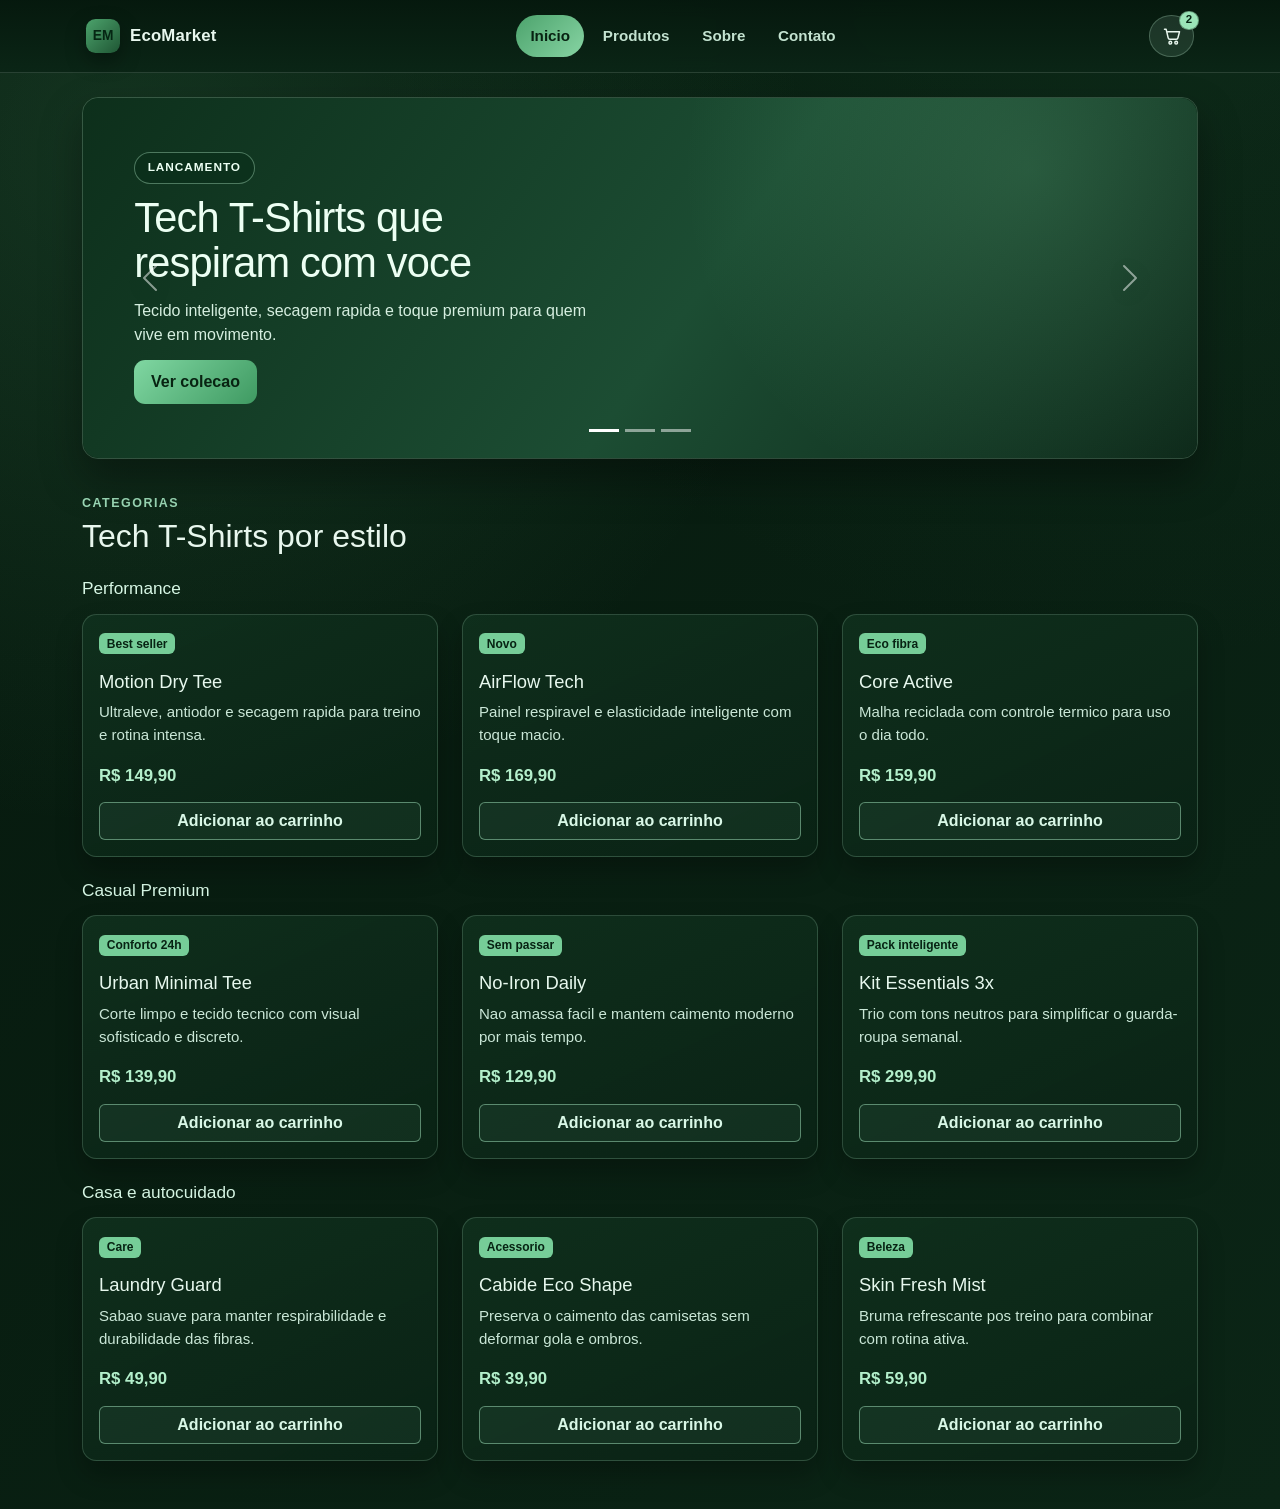
==== index.html @ 52acac4d "feat: create homepage" ====
<!DOCTYPE html>
<html lang="pt-BR">
<head>
    <meta charset="UTF-8">
    <meta name="viewport" content="width=device-width, initial-scale=1.0">
    <title>EcoMarket | Tech T-Shirts Sustentaveis</title>
    <link href="https://cdn.jsdelivr.net/npm/bootstrap@5.3.8/dist/css/bootstrap.min.css" rel="stylesheet" integrity="sha384-sRIl4kxILFvY47J16cr9ZwB07vP4J8+LH7qKQnuqkuIAvNWLzeN8tE5YBujZqJLB" crossorigin="anonymous">
    <link rel="stylesheet" href="styles/main.css">

</head>
<body>
    <header class="site-header">
        <nav class="site-nav container" aria-label="Navegacao principal">
            <a href="index.html" class="brand" aria-label="Pagina inicial EcoMarket">
                <span class="brand-mark" aria-hidden="true">EM</span>
                <span class="brand-text">EcoMarket</span>
            </a>

            <ul class="menu-links">
                <li><a href="index.html" class="menu-link active" aria-current="page">Inicio</a></li>
                <li><a href="pages/products.html" class="menu-link">Produtos</a></li>
                <li><a href="#" class="menu-link">Sobre</a></li>
                <li><a href="#" class="menu-link">Contato</a></li>
            </ul>

            <a href="#" class="cart-button" aria-label="Carrinho">
                <svg viewBox="0 0 24 24" aria-hidden="true" focusable="false">
                    <path d="M3 4h2l2.4 10.2a2 2 0 0 0 2 1.6h7.7a2 2 0 0 0 2-1.6L21 7H7"></path>
                    <circle cx="10" cy="20" r="1.6"></circle>
                    <circle cx="17" cy="20" r="1.6"></circle>
                </svg>
                <span class="cart-count">2</span>
            </a>
        </nav>
    </header>

    <main>
        <section class="container hero-wrap" aria-label="Promocoes em destaque">
            <div id="promoCarousel" class="carousel slide promo-carousel" data-bs-ride="carousel" data-bs-interval="5000">
                <div class="carousel-indicators">
                    <button type="button" data-bs-target="#promoCarousel" data-bs-slide-to="0" class="active" aria-current="true" aria-label="Slide 1"></button>
                    <button type="button" data-bs-target="#promoCarousel" data-bs-slide-to="1" aria-label="Slide 2"></button>
                    <button type="button" data-bs-target="#promoCarousel" data-bs-slide-to="2" aria-label="Slide 3"></button>
                </div>

                <div class="carousel-inner rounded-4 overflow-hidden">
                    <div class="carousel-item active">
                        <article class="promo-slide slide-1">
                            <span class="slide-tag">LANCAMENTO</span>
                            <h1>Tech T-Shirts que respiram com voce</h1>
                            <p>Tecido inteligente, secagem rapida e toque premium para quem vive em movimento.</p>
                            <a class="btn btn-eco" href="pages/products.html">Ver colecao</a>
                        </article>
                    </div>
                    <div class="carousel-item">
                        <article class="promo-slide slide-2">
                            <span class="slide-tag">SUSTENTAVEL</span>
                            <h2>Menos impacto, mais performance</h2>
                            <p>Fios reciclados e producao consciente para reduzir agua, energia e desperdicio.</p>
                            <a class="btn btn-eco" href="pages/products.html">Comprar agora</a>
                        </article>
                    </div>
                    <div class="carousel-item">
                        <article class="promo-slide slide-3">
                            <span class="slide-tag">PROMO DA SEMANA</span>
                            <h2>Leve 3, pague 2 em cores essenciais</h2>
                            <p>Monte seu kit com camisetas preto, chumbo e verde oliva com frete reduzido.</p>
                            <a class="btn btn-eco" href="pages/products.html">Montar kit</a>
                        </article>
                    </div>
                </div>

                <button class="carousel-control-prev" type="button" data-bs-target="#promoCarousel" data-bs-slide="prev">
                    <span class="carousel-control-prev-icon" aria-hidden="true"></span>
                    <span class="visually-hidden">Anterior</span>
                </button>
                <button class="carousel-control-next" type="button" data-bs-target="#promoCarousel" data-bs-slide="next">
                    <span class="carousel-control-next-icon" aria-hidden="true"></span>
                    <span class="visually-hidden">Proximo</span>
                </button>
            </div>
        </section>

        <section class="container products-area" aria-label="Categorias de produtos">
            <div class="section-head">
                <p class="kicker">Categorias</p>
                <h2>Tech T-Shirts por estilo</h2>
            </div>

            <div class="category-block">
                <h3>Performance</h3>
                <div class="row g-4">
                    <div class="col-12 col-md-6 col-lg-4">
                        <article class="card product-card h-100">
                            <div class="card-body">
                                <span class="badge bg-eco">Best seller</span>
                                <h4 class="card-title mt-3">Motion Dry Tee</h4>
                                <p class="card-text">Ultraleve, antiodor e secagem rapida para treino e rotina intensa.</p>
                                <p class="price">R$ 149,90</p>
                                <a href="#" class="btn btn-outline-eco w-100">Adicionar ao carrinho</a>
                            </div>
                        </article>
                    </div>
                    <div class="col-12 col-md-6 col-lg-4">
                        <article class="card product-card h-100">
                            <div class="card-body">
                                <span class="badge bg-eco">Novo</span>
                                <h4 class="card-title mt-3">AirFlow Tech</h4>
                                <p class="card-text">Painel respiravel e elasticidade inteligente com toque macio.</p>
                                <p class="price">R$ 169,90</p>
                                <a href="#" class="btn btn-outline-eco w-100">Adicionar ao carrinho</a>
                            </div>
                        </article>
                    </div>
                    <div class="col-12 col-md-6 col-lg-4">
                        <article class="card product-card h-100">
                            <div class="card-body">
                                <span class="badge bg-eco">Eco fibra</span>
                                <h4 class="card-title mt-3">Core Active</h4>
                                <p class="card-text">Malha reciclada com controle termico para uso o dia todo.</p>
                                <p class="price">R$ 159,90</p>
                                <a href="#" class="btn btn-outline-eco w-100">Adicionar ao carrinho</a>
                            </div>
                        </article>
                    </div>
                </div>
            </div>

            <div class="category-block">
                <h3>Casual Premium</h3>
                <div class="row g-4">
                    <div class="col-12 col-md-6 col-lg-4">
                        <article class="card product-card h-100">
                            <div class="card-body">
                                <span class="badge bg-eco">Conforto 24h</span>
                                <h4 class="card-title mt-3">Urban Minimal Tee</h4>
                                <p class="card-text">Corte limpo e tecido tecnico com visual sofisticado e discreto.</p>
                                <p class="price">R$ 139,90</p>
                                <a href="#" class="btn btn-outline-eco w-100">Adicionar ao carrinho</a>
                            </div>
                        </article>
                    </div>
                    <div class="col-12 col-md-6 col-lg-4">
                        <article class="card product-card h-100">
                            <div class="card-body">
                                <span class="badge bg-eco">Sem passar</span>
                                <h4 class="card-title mt-3">No-Iron Daily</h4>
                                <p class="card-text">Nao amassa facil e mantem caimento moderno por mais tempo.</p>
                                <p class="price">R$ 129,90</p>
                                <a href="#" class="btn btn-outline-eco w-100">Adicionar ao carrinho</a>
                            </div>
                        </article>
                    </div>
                    <div class="col-12 col-md-6 col-lg-4">
                        <article class="card product-card h-100">
                            <div class="card-body">
                                <span class="badge bg-eco">Pack inteligente</span>
                                <h4 class="card-title mt-3">Kit Essentials 3x</h4>
                                <p class="card-text">Trio com tons neutros para simplificar o guarda-roupa semanal.</p>
                                <p class="price">R$ 299,90</p>
                                <a href="#" class="btn btn-outline-eco w-100">Adicionar ao carrinho</a>
                            </div>
                        </article>
                    </div>
                </div>
            </div>

            <div class="category-block">
                <h3>Casa e autocuidado</h3>
                <div class="row g-4">
                    <div class="col-12 col-md-6 col-lg-4">
                        <article class="card product-card h-100">
                            <div class="card-body">
                                <span class="badge bg-eco">Care</span>
                                <h4 class="card-title mt-3">Laundry Guard</h4>
                                <p class="card-text">Sabao suave para manter respirabilidade e durabilidade das fibras.</p>
                                <p class="price">R$ 49,90</p>
                                <a href="#" class="btn btn-outline-eco w-100">Adicionar ao carrinho</a>
                            </div>
                        </article>
                    </div>
                    <div class="col-12 col-md-6 col-lg-4">
                        <article class="card product-card h-100">
                            <div class="card-body">
                                <span class="badge bg-eco">Acessorio</span>
                                <h4 class="card-title mt-3">Cabide Eco Shape</h4>
                                <p class="card-text">Preserva o caimento das camisetas sem deformar gola e ombros.</p>
                                <p class="price">R$ 39,90</p>
                                <a href="#" class="btn btn-outline-eco w-100">Adicionar ao carrinho</a>
                            </div>
                        </article>
                    </div>
                    <div class="col-12 col-md-6 col-lg-4">
                        <article class="card product-card h-100">
                            <div class="card-body">
                                <span class="badge bg-eco">Beleza</span>
                                <h4 class="card-title mt-3">Skin Fresh Mist</h4>
                                <p class="card-text">Bruma refrescante pos treino para combinar com rotina ativa.</p>
                                <p class="price">R$ 59,90</p>
                                <a href="#" class="btn btn-outline-eco w-100">Adicionar ao carrinho</a>
                            </div>
                        </article>
                    </div>
                </div>
            </div>
        </section>
    </main>

    <script src="https://cdn.jsdelivr.net/npm/bootstrap@5.3.8/dist/js/bootstrap.bundle.min.js" integrity="sha384-FKyoEForCGlyvwx9Hj09JcYn3nv7wiPVlz7YYwJrWVcXK/BmnVDxM+D2scQbITxI" crossorigin="anonymous"></script>
</body>
</html>
---- styles/main.css ----
:root {
	--green-950: #06180d;
	--green-900: #0b2516;
	--green-800: #153c26;
	--green-700: #1f5634;
	--green-500: #4ca36c;
	--green-300: #b6e5c8;
	--text-main: #e8f7ee;
	--text-soft: #c3e2d0;
}

* {
	box-sizing: border-box;
}

body {
	margin: 0;
	font-family: "Segoe UI", Tahoma, Geneva, Verdana, sans-serif;
	background:
		radial-gradient(circle at 10% 10%, rgba(76, 163, 108, 0.2), transparent 38%),
		radial-gradient(circle at 90% -10%, rgba(31, 86, 52, 0.25), transparent 40%),
		linear-gradient(135deg, var(--green-950), var(--green-900));
	min-height: 100vh;
	color: var(--text-main);
}

.site-header {
	position: sticky;
	top: 0;
	z-index: 100;
	background: linear-gradient(180deg, rgba(6, 24, 13, 0.95), rgba(11, 37, 22, 0.95));
	border-bottom: 1px solid rgba(182, 229, 200, 0.2);
	backdrop-filter: blur(8px);
}

.site-nav {
	display: flex;
	align-items: center;
	justify-content: space-between;
	gap: 1rem;
	padding: 0.95rem 1rem;
}

.brand {
	display: inline-flex;
	align-items: center;
	gap: 0.6rem;
	text-decoration: none;
	color: var(--text-main);
	font-weight: 700;
	letter-spacing: 0.2px;
}

.brand-mark {
	display: grid;
	place-items: center;
	width: 2.15rem;
	height: 2.15rem;
	border-radius: 0.6rem;
	background: linear-gradient(135deg, var(--green-500), var(--green-700));
	color: #052613;
	font-size: 0.86rem;
	box-shadow: 0 8px 20px rgba(0, 0, 0, 0.35);
}

.brand-text {
	font-size: 1.05rem;
}

.menu-links {
	margin: 0;
	padding: 0;
	list-style: none;
	display: flex;
	align-items: center;
	gap: 0.25rem;
}

.menu-link {
	display: inline-block;
	text-decoration: none;
	color: var(--text-soft);
	font-weight: 600;
	font-size: 0.95rem;
	padding: 0.58rem 0.9rem;
	border-radius: 999px;
	transition: background-color 0.2s ease, color 0.2s ease, transform 0.2s ease;
}

.menu-link:hover,
.menu-link:focus-visible {
	color: var(--text-main);
	background-color: rgba(76, 163, 108, 0.18);
	transform: translateY(-1px);
}

.menu-link.active {
	color: #072111;
	background: linear-gradient(135deg, var(--green-500), #87d4a3);
}

.cart-button {
	position: relative;
	display: inline-grid;
	place-items: center;
	width: 2.8rem;
	height: 2.6rem;
	border-radius: 50%;
	color: var(--text-main);
	text-decoration: none;
	background: rgba(182, 229, 200, 0.12);
	border: 1px solid rgba(182, 229, 200, 0.28);
	transition: transform 0.2s ease, background-color 0.2s ease;
}

.cart-button:hover,
.cart-button:focus-visible {
	transform: translateY(-1px);
	background: rgba(182, 229, 200, 0.22);
}

.cart-button svg {
	width: 1.25rem;
	height: 1.25rem;
}

.cart-button svg path,
.cart-button svg circle {
	fill: none;
	stroke: currentColor;
	stroke-width: 1.8;
	stroke-linecap: round;
	stroke-linejoin: round;
}

.cart-count {
	position: absolute;
	top: -0.35rem;
	right: -0.35rem;
	min-width: 1.2rem;
	height: 1.2rem;
	border-radius: 999px;
	display: grid;
	place-items: center;
	padding: 0 0.25rem;
	background: #9be5b8;
	color: #062514;
	font-size: 0.72rem;
	font-weight: 800;
	line-height: 1;
	border: 1px solid rgba(6, 24, 13, 0.35);
}

@media (max-width: 900px) {
	.site-nav {
		flex-wrap: wrap;
		justify-content: center;
		padding-top: 0.8rem;
		padding-bottom: 0.9rem;
	}

	.brand {
		width: 100%;
		justify-content: center;
	}

	.menu-links {
		width: 100%;
		justify-content: center;
		flex-wrap: wrap;
	}

	.cart-button {
		margin-top: 0.25rem;
	}
}

.hero-wrap {
	padding-top: 1.5rem;
	padding-bottom: 1rem;
}

.promo-carousel {
	border: 1px solid rgba(182, 229, 200, 0.22);
	border-radius: 1rem;
	overflow: hidden;
	box-shadow: 0 20px 40px rgba(0, 0, 0, 0.35);
}

.promo-slide {
	min-height: 360px;
	display: flex;
	flex-direction: column;
	justify-content: center;
	gap: 0.8rem;
	padding: 3rem 3.2rem;
	color: #ecfff3;
}

.promo-slide h1,
.promo-slide h2 {
	margin: 0;
	max-width: 18ch;
	font-size: clamp(1.5rem, 3.6vw, 2.6rem);
	line-height: 1.08;
	letter-spacing: -0.02em;
}

.promo-slide p {
	margin: 0;
	max-width: 52ch;
	color: #d6efe0;
	font-size: 1rem;
}

.slide-tag {
	align-self: flex-start;
	padding: 0.36rem 0.78rem;
	border-radius: 999px;
	border: 1px solid rgba(184, 240, 206, 0.38);
	background: rgba(8, 42, 23, 0.45);
	font-size: 0.74rem;
	font-weight: 700;
	letter-spacing: 0.08em;
}

.slide-1 {
	background:
		radial-gradient(circle at 85% 20%, rgba(127, 220, 161, 0.18), transparent 35%),
		linear-gradient(125deg, #0d2f1b 0%, #1c4d33 55%, #0d2819 100%);
}

.slide-2 {
	background:
		radial-gradient(circle at 78% 15%, rgba(198, 245, 216, 0.15), transparent 30%),
		linear-gradient(125deg, #0a2214 0%, #16422b 45%, #245f3e 100%);
}

.slide-3 {
	background:
		radial-gradient(circle at 90% 28%, rgba(147, 230, 177, 0.22), transparent 34%),
		linear-gradient(125deg, #0c2918 0%, #123721 52%, #1f5634 100%);
}

.btn-eco {
	background: linear-gradient(135deg, #80d7a2, #3f9a62);
	border: none;
	color: #082312;
	font-weight: 700;
	padding: 0.62rem 1.05rem;
	border-radius: 0.7rem;
	width: fit-content;
}

.btn-eco:hover,
.btn-eco:focus-visible {
	background: linear-gradient(135deg, #9be8bb, #50ac73);
	color: #041a0d;
}

.carousel-control-prev,
.carousel-control-next {
	width: 12%;
}

.carousel-control-prev-icon,
.carousel-control-next-icon {
	filter: drop-shadow(0 4px 10px rgba(0, 0, 0, 0.45));
}

.products-area {
	padding-top: 1.2rem;
	padding-bottom: 3rem;
}

.section-head {
	margin-bottom: 1.35rem;
}

.kicker {
	margin: 0;
	font-size: 0.78rem;
	font-weight: 700;
	letter-spacing: 0.12em;
	text-transform: uppercase;
	color: #9cdab7;
}

.section-head h2 {
	margin: 0.25rem 0 0;
	font-size: clamp(1.35rem, 3vw, 2rem);
}

.category-block {
	margin-top: 1.45rem;
}

.category-block h3 {
	font-size: 1.08rem;
	margin-bottom: 0.9rem;
	color: #d7f7e5;
}

.product-card {
	background: linear-gradient(155deg, rgba(16, 49, 30, 0.85), rgba(10, 35, 21, 0.9));
	border: 1px solid rgba(182, 229, 200, 0.2);
	border-radius: 0.9rem;
	box-shadow: 0 14px 26px rgba(0, 0, 0, 0.26);
	color: #e7f8ee;
	transition: transform 0.2s ease, border-color 0.2s ease;
}

.product-card:hover {
	transform: translateY(-3px);
	border-color: rgba(155, 229, 184, 0.52);
}

.product-card .card-title {
	font-size: 1.15rem;
	margin-bottom: 0.55rem;
}

.product-card .card-text {
	color: #cae7d7;
	font-size: 0.94rem;
	min-height: 2.7rem;
}

.bg-eco {
	background: #76cd98 !important;
	color: #072313;
	font-weight: 700;
}

.price {
	font-size: 1.05rem;
	font-weight: 700;
	color: #b3efcb;
	margin-top: 0.75rem;
	margin-bottom: 0.9rem;
}

.btn-outline-eco {
	border: 1px solid rgba(169, 235, 196, 0.48);
	color: #d9f8e7;
	background: rgba(116, 192, 147, 0.08);
	font-weight: 600;
}

.btn-outline-eco:hover,
.btn-outline-eco:focus-visible {
	background: #79d09b;
	color: #072112;
	border-color: #79d09b;
}

@media (max-width: 768px) {
	.promo-slide {
		min-height: 330px;
		padding: 2.15rem 1.35rem;
	}

	.promo-slide p {
		max-width: 38ch;
		font-size: 0.95rem;
	}

	.products-area {
		padding-bottom: 2.1rem;
	}
}
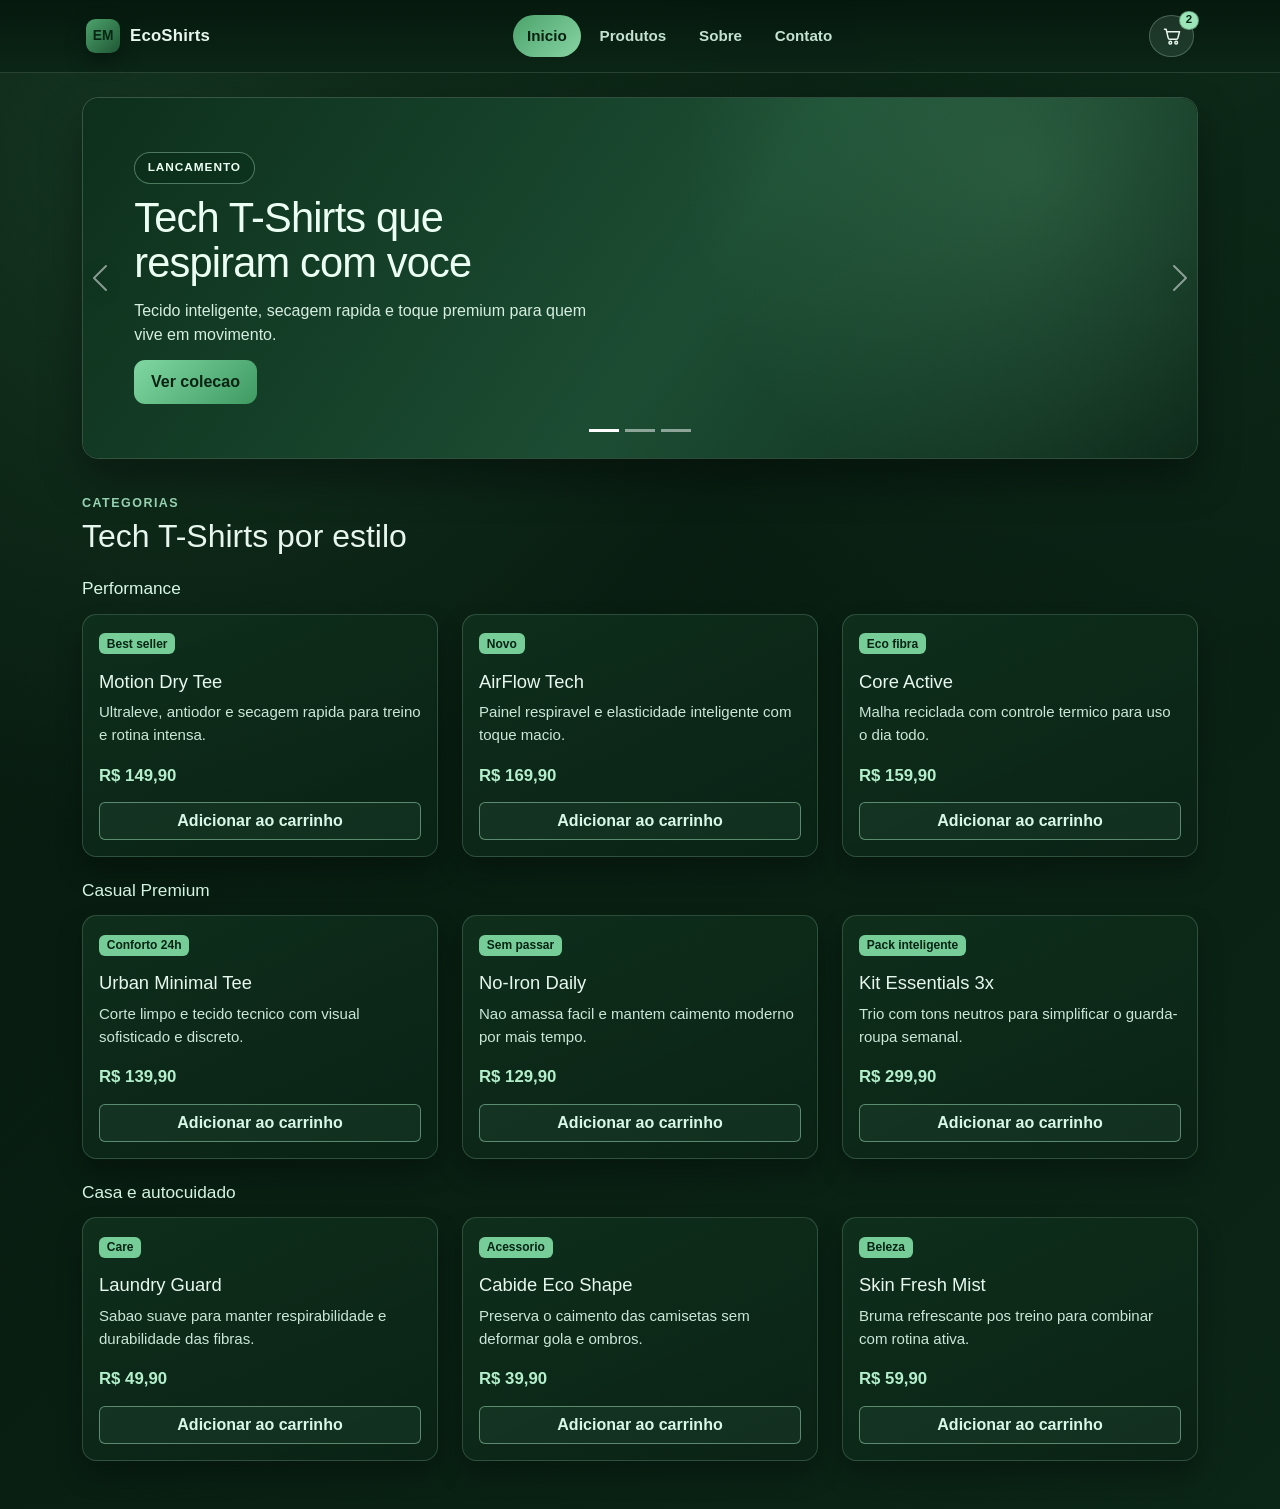
==== commit 95953e89: "feat: create products page" ====
--- a/index.html
+++ b/index.html
@@ -3,7 +3,7 @@
 <head>
     <meta charset="UTF-8">
     <meta name="viewport" content="width=device-width, initial-scale=1.0">
-    <title>EcoMarket | Tech T-Shirts Sustentaveis</title>
+    <title>EcoShirts | Tech T-Shirts Sustentaveis</title>
     <link href="https://cdn.jsdelivr.net/npm/bootstrap@5.3.8/dist/css/bootstrap.min.css" rel="stylesheet" integrity="sha384-sRIl4kxILFvY47J16cr9ZwB07vP4J8+LH7qKQnuqkuIAvNWLzeN8tE5YBujZqJLB" crossorigin="anonymous">
     <link rel="stylesheet" href="styles/main.css">
 
@@ -13,7 +13,7 @@
         <nav class="site-nav container" aria-label="Navegacao principal">
             <a href="index.html" class="brand" aria-label="Pagina inicial EcoMarket">
                 <span class="brand-mark" aria-hidden="true">EM</span>
-                <span class="brand-text">EcoMarket</span>
+                <span class="brand-text">EcoShirts</span>
             </a>
 
             <ul class="menu-links">
--- a/styles/main.css
+++ b/styles/main.css
@@ -260,7 +260,7 @@
 
 .carousel-control-prev,
 .carousel-control-next {
-	width: 12%;
+	width: 3%;
 }
 
 .carousel-control-prev-icon,
@@ -369,3 +369,116 @@
 		padding-bottom: 2.1rem;
 	}
 }
+
+.catalog-page {
+	padding-bottom: 2rem;
+}
+
+.catalog-header h1 {
+	margin: 0.2rem 0 0.5rem;
+	font-size: clamp(1.55rem, 3.1vw, 2.4rem);
+	line-height: 1.08;
+}
+
+.catalog-header p {
+	margin: 0;
+	color: #c4e8d4;
+	max-width: 62ch;
+}
+
+.filter-panel {
+	position: sticky;
+	top: 5.9rem;
+	background: linear-gradient(160deg, rgba(14, 47, 29, 0.9), rgba(8, 31, 18, 0.9));
+	border: 1px solid rgba(182, 229, 200, 0.2);
+	border-radius: 0.95rem;
+	padding: 1.05rem 1rem;
+	box-shadow: 0 14px 28px rgba(0, 0, 0, 0.22);
+}
+
+.filter-panel h2 {
+	font-size: 1.12rem;
+	margin-bottom: 1rem;
+}
+
+.filter-block {
+	padding-bottom: 0.95rem;
+	margin-bottom: 0.95rem;
+	border-bottom: 1px solid rgba(182, 229, 200, 0.14);
+}
+
+.filter-block h3 {
+	font-size: 0.92rem;
+	text-transform: uppercase;
+	letter-spacing: 0.06em;
+	color: #9fdcbb;
+	margin-bottom: 0.6rem;
+}
+
+.filter-panel .form-check {
+	margin-bottom: 0.45rem;
+	color: #d6f0e0;
+}
+
+.filter-panel .form-check-input {
+	background-color: rgba(206, 241, 220, 0.16);
+	border-color: rgba(206, 241, 220, 0.45);
+}
+
+.filter-panel .form-check-input:checked {
+	background-color: #7bd59f;
+	border-color: #7bd59f;
+}
+
+.catalog-meta p {
+	color: #b9dec9;
+	font-size: 0.93rem;
+}
+
+.catalog-meta .form-select {
+	width: auto;
+	min-width: 220px;
+	background-color: rgba(11, 37, 22, 0.92);
+	border-color: rgba(182, 229, 200, 0.3);
+	color: #dcf4e8;
+}
+
+.catalog-card {
+	overflow: hidden;
+}
+
+.catalog-card .card-img-top {
+	height: 210px;
+	object-fit: cover;
+	filter: saturate(0.9) contrast(1.02);
+}
+
+.catalog-card .card-title {
+	font-size: 1.06rem;
+	margin-bottom: 0.25rem;
+}
+
+.catalog-card .card-text {
+	min-height: auto;
+	font-size: 0.88rem;
+	color: #a9d4bd;
+	margin-bottom: 0.7rem;
+}
+
+@media (max-width: 991px) {
+	.filter-panel {
+		position: static;
+	}
+}
+
+@media (max-width: 576px) {
+	.catalog-meta {
+		flex-direction: column;
+		align-items: flex-start !important;
+		gap: 0.7rem;
+	}
+
+	.catalog-meta .form-select {
+		width: 100%;
+	}
+}
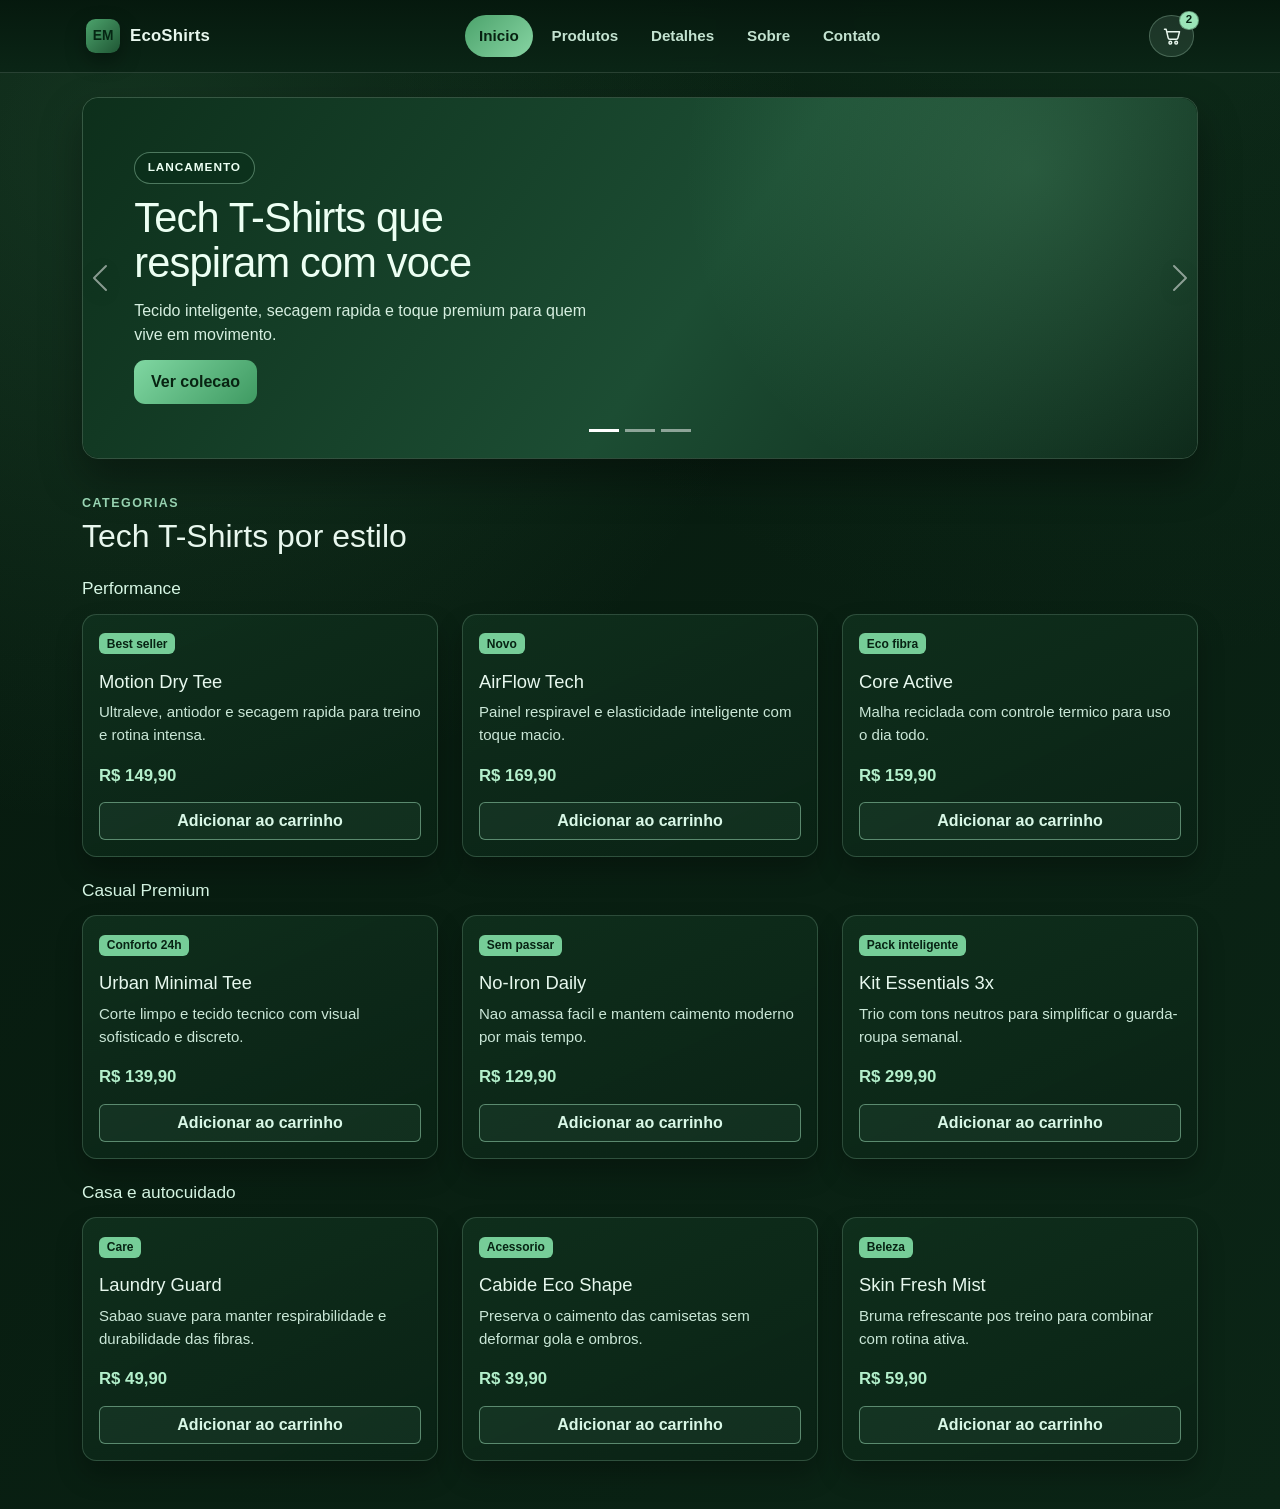
==== commit f2cd75ba: "feat: create product details page" ====
--- a/index.html
+++ b/index.html
@@ -19,6 +19,7 @@
             <ul class="menu-links">
                 <li><a href="index.html" class="menu-link active" aria-current="page">Inicio</a></li>
                 <li><a href="pages/products.html" class="menu-link">Produtos</a></li>
+                <li><a href="pages/product-detail.html" class="menu-link">Detalhes</a></li>
                 <li><a href="#" class="menu-link">Sobre</a></li>
                 <li><a href="#" class="menu-link">Contato</a></li>
             </ul>
--- a/styles/main.css
+++ b/styles/main.css
@@ -175,6 +175,8 @@
 	}
 }
 
+/* ===== CLASSES DA PAGINA INDEX (HOME) ===== */
+
 .hero-wrap {
 	padding-top: 1.5rem;
 	padding-bottom: 1rem;
@@ -370,6 +372,124 @@
 	}
 }
 
+/* ===== CLASSES DA PAGINA PRODUCT-DETAIL ===== */
+
+.product-detail-page {
+	padding-bottom: 3rem;
+}
+
+.product-nav-bar {
+	display: flex;
+	align-items: center;
+	justify-content: space-between;
+	flex-wrap: wrap;
+	gap: 0.75rem;
+}
+
+.btn-back {
+	display: inline-flex;
+	align-items: center;
+	gap: 0.45rem;
+	text-decoration: none;
+	color: var(--text-soft);
+	font-size: 0.93rem;
+	font-weight: 600;
+	transition: color 0.2s ease, gap 0.2s ease;
+}
+
+.btn-back:hover {
+	color: var(--text-main);
+	gap: 0.65rem;
+}
+
+.btn-back svg {
+	width: 1.1rem;
+	height: 1.1rem;
+	fill: none;
+	stroke: currentColor;
+	stroke-width: 2;
+	stroke-linecap: round;
+	stroke-linejoin: round;
+}
+
+.product-counter {
+	font-size: 0.85rem;
+	color: #9fd4b7;
+	font-weight: 600;
+	background: rgba(155, 229, 184, 0.1);
+	border: 1px solid rgba(155, 229, 184, 0.25);
+	padding: 0.3rem 0.75rem;
+	border-radius: 999px;
+}
+
+.detail-img {
+	width: 100%;
+	max-height: 520px;
+	object-fit: cover;
+	box-shadow: 0 20px 50px rgba(0, 0, 0, 0.4);
+}
+
+.product-info .product-desc {
+	color: #c9e9d9;
+	line-height: 1.65;
+}
+
+.product-details li {
+	padding: 0.4rem 0;
+	border-bottom: 1px solid rgba(182, 229, 200, 0.12);
+	font-size: 0.95rem;
+	color: #cde8d8;
+}
+
+.product-details li:last-child {
+	border-bottom: none;
+}
+
+.product-pagination {
+	display: flex;
+	gap: 0.75rem;
+}
+
+.btn-pag {
+	flex: 1;
+	display: inline-flex;
+	align-items: center;
+	justify-content: center;
+	gap: 0.45rem;
+	padding: 0.65rem 1rem;
+	border-radius: 0.75rem;
+	border: 1px solid rgba(182, 229, 200, 0.28);
+	background: rgba(182, 229, 200, 0.08);
+	color: var(--text-main);
+	font-weight: 600;
+	font-size: 0.95rem;
+	cursor: pointer;
+	transition: background-color 0.2s ease, border-color 0.2s ease, transform 0.15s ease;
+}
+
+.btn-pag:hover:not(:disabled) {
+	background: rgba(182, 229, 200, 0.18);
+	border-color: rgba(182, 229, 200, 0.52);
+	transform: translateY(-1px);
+}
+
+.btn-pag:disabled {
+	opacity: 0.3;
+	cursor: not-allowed;
+}
+
+.btn-pag svg {
+	width: 1.1rem;
+	height: 1.1rem;
+	fill: none;
+	stroke: currentColor;
+	stroke-width: 2.2;
+	stroke-linecap: round;
+	stroke-linejoin: round;
+}
+
+/* ===== CLASSES DA PAGINA PRODUCTS (CATEGORIAS) ===== */
+
 .catalog-page {
 	padding-bottom: 2rem;
 }
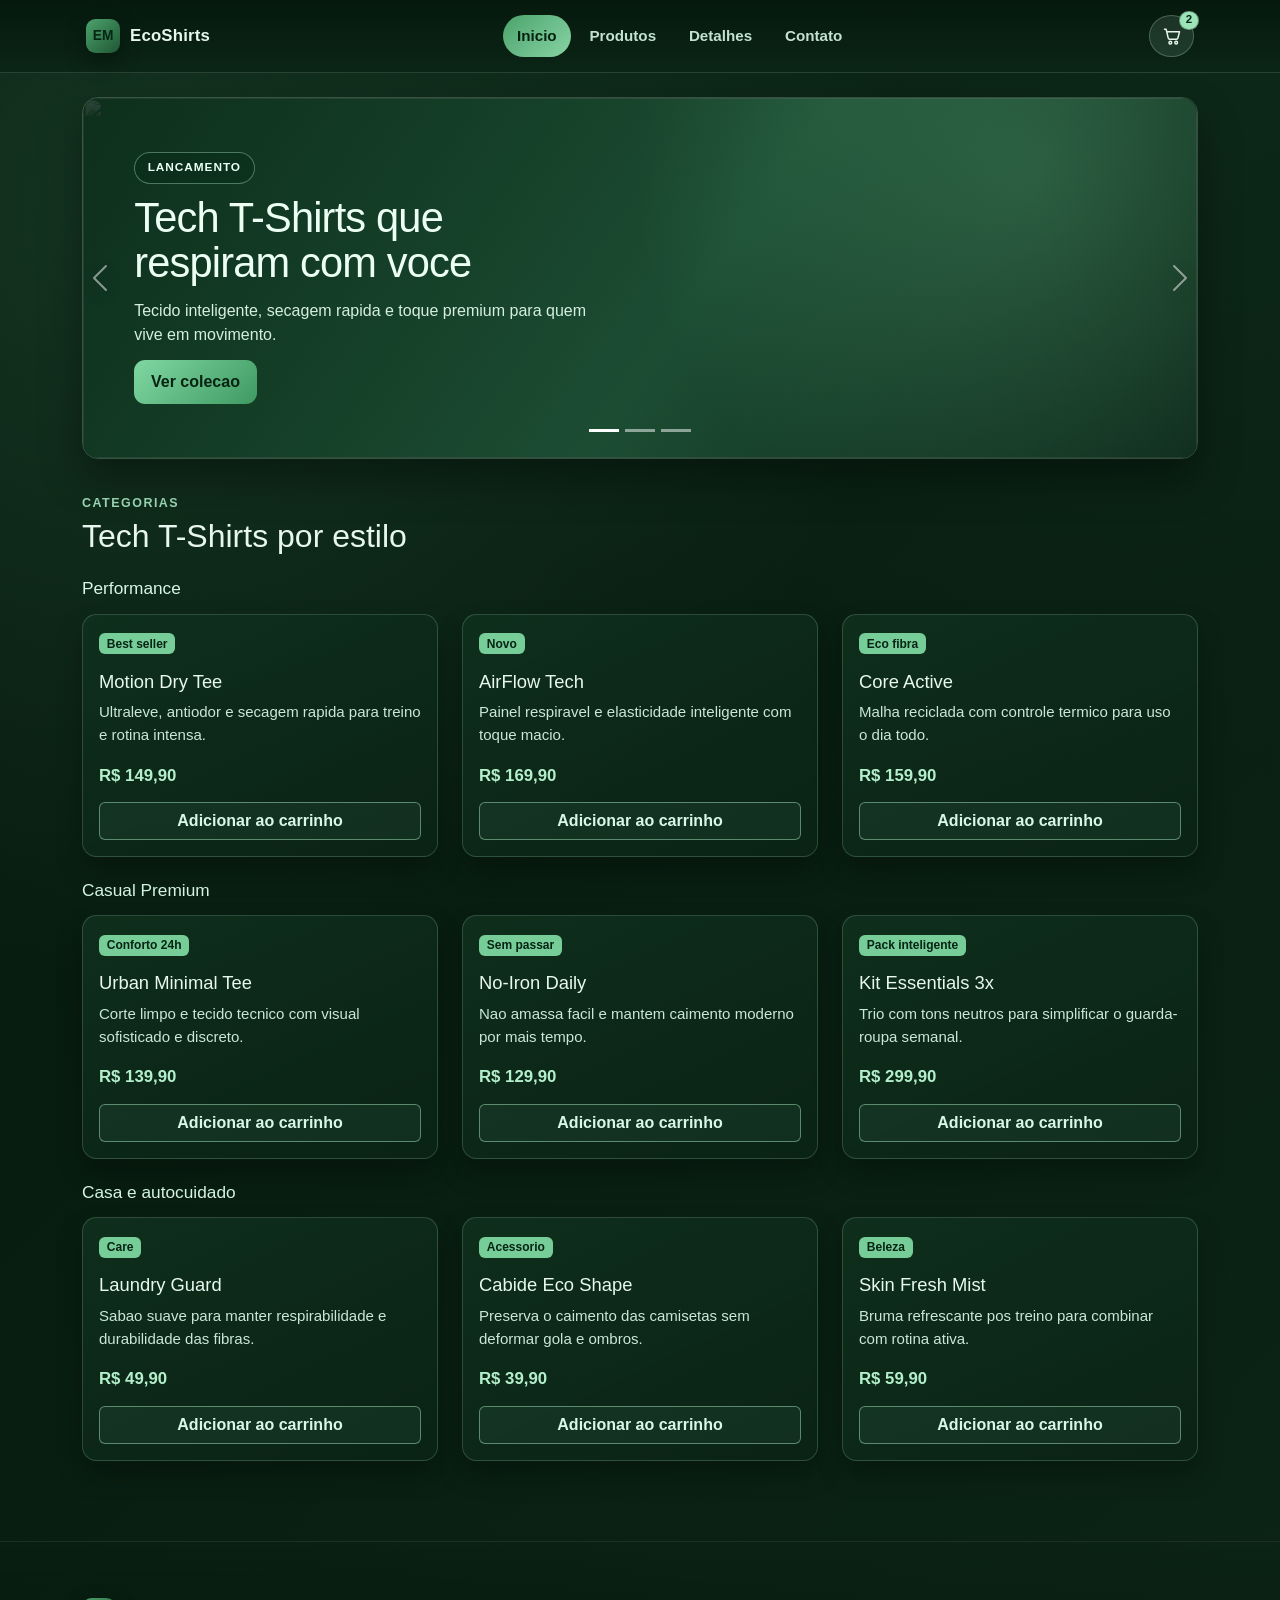
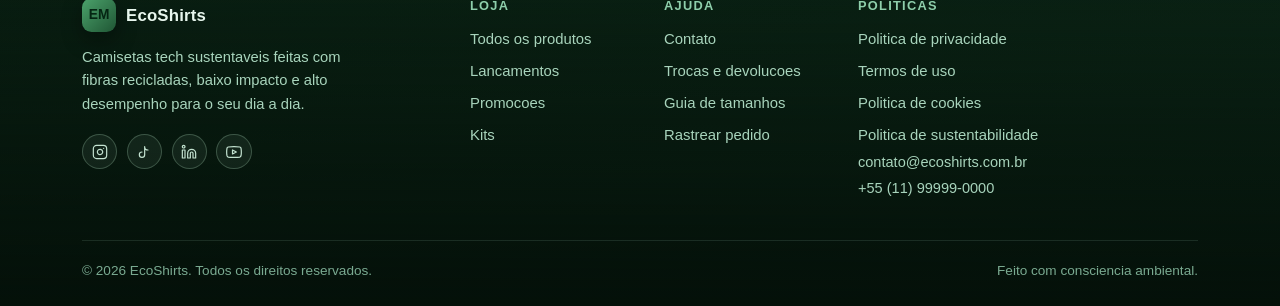
==== commit af3de021: "feat: create footer" ====
--- a/index.html
+++ b/index.html
@@ -20,8 +20,7 @@
                 <li><a href="index.html" class="menu-link active" aria-current="page">Inicio</a></li>
                 <li><a href="pages/products.html" class="menu-link">Produtos</a></li>
                 <li><a href="pages/product-detail.html" class="menu-link">Detalhes</a></li>
-                <li><a href="#" class="menu-link">Sobre</a></li>
-                <li><a href="#" class="menu-link">Contato</a></li>
+                <li><a href="pages/contact.html" class="menu-link">Contato</a></li>
             </ul>
 
             <a href="#" class="cart-button" aria-label="Carrinho">
@@ -47,26 +46,35 @@
                 <div class="carousel-inner rounded-4 overflow-hidden">
                     <div class="carousel-item active">
                         <article class="promo-slide slide-1">
-                            <span class="slide-tag">LANCAMENTO</span>
-                            <h1>Tech T-Shirts que respiram com voce</h1>
-                            <p>Tecido inteligente, secagem rapida e toque premium para quem vive em movimento.</p>
-                            <a class="btn btn-eco" href="pages/products.html">Ver colecao</a>
+                            <img src="https://images.unsplash.com/photo-1571945153237-4929e783af4a?auto=format&fit=crop&w=1400&q=80" alt="" aria-hidden="true" class="slide-bg">
+                            <div class="slide-content">
+                                <span class="slide-tag">LANCAMENTO</span>
+                                <h1>Tech T-Shirts que respiram com voce</h1>
+                                <p>Tecido inteligente, secagem rapida e toque premium para quem vive em movimento.</p>
+                                <a class="btn btn-eco" href="pages/products.html">Ver colecao</a>
+                            </div>
                         </article>
                     </div>
                     <div class="carousel-item">
                         <article class="promo-slide slide-2">
-                            <span class="slide-tag">SUSTENTAVEL</span>
-                            <h2>Menos impacto, mais performance</h2>
-                            <p>Fios reciclados e producao consciente para reduzir agua, energia e desperdicio.</p>
-                            <a class="btn btn-eco" href="pages/products.html">Comprar agora</a>
+                            <img src="https://images.unsplash.com/photo-1558769132-cb1aea458c5e?auto=format&fit=crop&w=1400&q=80" alt="" aria-hidden="true" class="slide-bg">
+                            <div class="slide-content">
+                                <span class="slide-tag">SUSTENTAVEL</span>
+                                <h2>Menos impacto, mais performance</h2>
+                                <p>Fios reciclados e producao consciente para reduzir agua, energia e desperdicio.</p>
+                                <a class="btn btn-eco" href="pages/products.html">Comprar agora</a>
+                            </div>
                         </article>
                     </div>
                     <div class="carousel-item">
                         <article class="promo-slide slide-3">
-                            <span class="slide-tag">PROMO DA SEMANA</span>
-                            <h2>Leve 3, pague 2 em cores essenciais</h2>
-                            <p>Monte seu kit com camisetas preto, chumbo e verde oliva com frete reduzido.</p>
-                            <a class="btn btn-eco" href="pages/products.html">Montar kit</a>
+                            <img src="https://images.unsplash.com/photo-1523381210434-271e8be1f52b?auto=format&fit=crop&w=1400&q=80" alt="" aria-hidden="true" class="slide-bg">
+                            <div class="slide-content">
+                                <span class="slide-tag">PROMO DA SEMANA</span>
+                                <h2>Leve 3, pague 2 em cores essenciais</h2>
+                                <p>Monte seu kit com camisetas preto, chumbo e verde oliva com frete reduzido.</p>
+                                <a class="btn btn-eco" href="pages/products.html">Montar kit</a>
+                            </div>
                         </article>
                     </div>
                 </div>
@@ -207,6 +215,71 @@
         </section>
     </main>
 
+    <footer class="site-footer">
+        <div class="container footer-inner">
+            <div class="row g-5">
+                <div class="col-12 col-md-4">
+                    <a href="index.html" class="brand footer-brand">
+                        <span class="brand-mark" aria-hidden="true">EM</span>
+                        <span class="brand-text">EcoShirts</span>
+                    </a>
+                    <p class="footer-about">Camisetas tech sustentaveis feitas com fibras recicladas, baixo impacto e alto desempenho para o seu dia a dia.</p>
+                    <div class="footer-social">
+                        <a href="#" aria-label="Instagram" class="social-link">
+                            <svg viewBox="0 0 24 24" aria-hidden="true"><rect x="2" y="2" width="20" height="20" rx="5" ry="5"/><path d="M16 11.37A4 4 0 1 1 12.63 8 4 4 0 0 1 16 11.37z"/><line x1="17.5" y1="6.5" x2="17.51" y2="6.5"/></svg>
+                        </a>
+                        <a href="#" aria-label="TikTok" class="social-link">
+                            <svg viewBox="0 0 24 24" aria-hidden="true"><path d="M9 12a4 4 0 1 0 4 4V4a5 5 0 0 0 5 5"/></svg>
+                        </a>
+                        <a href="#" aria-label="LinkedIn" class="social-link">
+                            <svg viewBox="0 0 24 24" aria-hidden="true"><path d="M16 8a6 6 0 0 1 6 6v7h-4v-7a2 2 0 0 0-2-2 2 2 0 0 0-2 2v7h-4v-7a6 6 0 0 1 6-6z"/><rect x="2" y="9" width="4" height="12"/><circle cx="4" cy="4" r="2"/></svg>
+                        </a>
+                        <a href="#" aria-label="YouTube" class="social-link">
+                            <svg viewBox="0 0 24 24" aria-hidden="true"><path d="M22.54 6.42a2.78 2.78 0 0 0-1.95-1.96C18.88 4 12 4 12 4s-6.88 0-8.59.46a2.78 2.78 0 0 0-1.95 1.96A29 29 0 0 0 1 12a29 29 0 0 0 .46 5.58A2.78 2.78 0 0 0 3.41 19.6C5.12 20 12 20 12 20s6.88 0 8.59-.4a2.78 2.78 0 0 0 1.95-1.96A29 29 0 0 0 23 12a29 29 0 0 0-.46-5.58z"/><polygon points="9.75 15.02 15.5 12 9.75 8.98 9.75 15.02"/></svg>
+                        </a>
+                    </div>
+                </div>
+
+                <div class="col-6 col-md-2">
+                    <h3 class="footer-heading">Loja</h3>
+                    <ul class="footer-links">
+                        <li><a href="pages/products.html">Todos os produtos</a></li>
+                        <li><a href="pages/products.html">Lancamentos</a></li>
+                        <li><a href="pages/products.html">Promocoes</a></li>
+                        <li><a href="pages/products.html">Kits</a></li>
+                    </ul>
+                </div>
+
+                <div class="col-6 col-md-2">
+                    <h3 class="footer-heading">Ajuda</h3>
+                    <ul class="footer-links">
+                        <li><a href="pages/contact.html">Contato</a></li>
+                        <li><a href="#">Trocas e devolucoes</a></li>
+                        <li><a href="#">Guia de tamanhos</a></li>
+                        <li><a href="#">Rastrear pedido</a></li>
+                    </ul>
+                </div>
+
+                <div class="col-12 col-md-4">
+                    <h3 class="footer-heading">Politicas</h3>
+                    <ul class="footer-links">
+                        <li><a href="#">Politica de privacidade</a></li>
+                        <li><a href="#">Termos de uso</a></li>
+                        <li><a href="#">Politica de cookies</a></li>
+                        <li><a href="#">Politica de sustentabilidade</a></li>
+                    </ul>
+                    <p class="footer-contact-line">contato@ecoshirts.com.br</p>
+                    <p class="footer-contact-line">+55 (11) 99999-0000</p>
+                </div>
+            </div>
+
+            <div class="footer-bottom">
+                <p>&copy; 2026 EcoShirts. Todos os direitos reservados.</p>
+                <p>Feito com consciencia ambiental.</p>
+            </div>
+        </div>
+    </footer>
+
     <script src="https://cdn.jsdelivr.net/npm/bootstrap@5.3.8/dist/js/bootstrap.bundle.min.js" integrity="sha384-FKyoEForCGlyvwx9Hj09JcYn3nv7wiPVlz7YYwJrWVcXK/BmnVDxM+D2scQbITxI" crossorigin="anonymous"></script>
 </body>
 </html>
--- a/styles/main.css
+++ b/styles/main.css
@@ -190,13 +190,40 @@
 }
 
 .promo-slide {
+	position: relative;
+	overflow: hidden;
 	min-height: 360px;
 	display: flex;
 	flex-direction: column;
 	justify-content: center;
+	color: #ecfff3;
+}
+
+.slide-bg {
+	position: absolute;
+	inset: 0;
+	width: 100%;
+	height: 100%;
+	object-fit: cover;
+	z-index: 0;
+	filter: saturate(0.6) brightness(0.45);
+}
+
+.promo-slide::before {
+	content: "";
+	position: absolute;
+	inset: 0;
+	z-index: 1;
+	pointer-events: none;
+}
+
+.slide-content {
+	position: relative;
+	z-index: 2;
+	display: flex;
+	flex-direction: column;
 	gap: 0.8rem;
 	padding: 3rem 3.2rem;
-	color: #ecfff3;
 }
 
 .promo-slide h1,
@@ -227,21 +254,30 @@
 }
 
 .slide-1 {
-	background:
-		radial-gradient(circle at 85% 20%, rgba(127, 220, 161, 0.18), transparent 35%),
-		linear-gradient(125deg, #0d2f1b 0%, #1c4d33 55%, #0d2819 100%);
+	background: linear-gradient(125deg, #0d2f1b 0%, #1c4d33 55%, #0d2819 100%);
+}
+
+.slide-1::before {
+	background: radial-gradient(circle at 85% 20%, rgba(127, 220, 161, 0.22), transparent 40%),
+		linear-gradient(125deg, rgba(13, 47, 27, 0.72) 0%, rgba(28, 77, 51, 0.55) 55%, rgba(13, 40, 25, 0.72) 100%);
 }
 
 .slide-2 {
-	background:
-		radial-gradient(circle at 78% 15%, rgba(198, 245, 216, 0.15), transparent 30%),
-		linear-gradient(125deg, #0a2214 0%, #16422b 45%, #245f3e 100%);
+	background: linear-gradient(125deg, #0a2214 0%, #16422b 45%, #245f3e 100%);
+}
+
+.slide-2::before {
+	background: radial-gradient(circle at 78% 15%, rgba(198, 245, 216, 0.18), transparent 35%),
+		linear-gradient(125deg, rgba(10, 34, 20, 0.7) 0%, rgba(22, 66, 43, 0.55) 45%, rgba(36, 95, 62, 0.68) 100%);
 }
 
 .slide-3 {
-	background:
-		radial-gradient(circle at 90% 28%, rgba(147, 230, 177, 0.22), transparent 34%),
-		linear-gradient(125deg, #0c2918 0%, #123721 52%, #1f5634 100%);
+	background: linear-gradient(125deg, #0c2918 0%, #123721 52%, #1f5634 100%);
+}
+
+.slide-3::before {
+	background: radial-gradient(circle at 90% 28%, rgba(147, 230, 177, 0.2), transparent 38%),
+		linear-gradient(125deg, rgba(12, 41, 24, 0.72) 0%, rgba(18, 55, 33, 0.55) 52%, rgba(31, 86, 52, 0.68) 100%);
 }
 
 .btn-eco {
@@ -359,6 +395,9 @@
 @media (max-width: 768px) {
 	.promo-slide {
 		min-height: 330px;
+	}
+
+	.slide-content {
 		padding: 2.15rem 1.35rem;
 	}
 
@@ -602,3 +641,218 @@
 		width: 100%;
 	}
 }
+
+/* ===== CLASSES DA PAGINA CONTATO ===== */
+
+.contact-page {
+	padding-bottom: 3rem;
+}
+
+.contact-title {
+	margin: 0.25rem 0 0.75rem;
+	font-size: clamp(1.55rem, 3vw, 2.4rem);
+	line-height: 1.1;
+}
+
+.contact-subtitle {
+	color: #c4e8d4;
+	max-width: 48ch;
+	line-height: 1.65;
+}
+
+.contact-info-block {
+	display: flex;
+	flex-direction: column;
+	gap: 0.85rem;
+}
+
+.contact-info-item {
+	display: flex;
+	align-items: center;
+	gap: 0.75rem;
+	color: #d0f0e0;
+	font-size: 0.97rem;
+}
+
+.contact-info-item svg {
+	width: 1.2rem;
+	height: 1.2rem;
+	flex-shrink: 0;
+	fill: none;
+	stroke: #7bd59f;
+	stroke-width: 1.8;
+	stroke-linecap: round;
+	stroke-linejoin: round;
+}
+
+.contact-form {
+	background: linear-gradient(155deg, rgba(14, 47, 29, 0.85), rgba(8, 31, 18, 0.9));
+	border: 1px solid rgba(182, 229, 200, 0.2);
+	border-radius: 1rem;
+	padding: 2rem 1.75rem;
+	box-shadow: 0 20px 40px rgba(0, 0, 0, 0.28);
+}
+
+.contact-form .form-label {
+	color: #d0efdf;
+	font-size: 0.92rem;
+	font-weight: 600;
+	margin-bottom: 0.4rem;
+}
+
+.contact-input,
+.contact-input:focus {
+	background-color: rgba(6, 24, 13, 0.7);
+	border-color: rgba(182, 229, 200, 0.28);
+	color: #e8f7ee;
+	border-radius: 0.6rem;
+	padding: 0.65rem 0.9rem;
+}
+
+.contact-input:focus {
+	background-color: rgba(6, 24, 13, 0.88);
+	border-color: rgba(123, 213, 159, 0.7);
+	box-shadow: 0 0 0 3px rgba(123, 213, 159, 0.15);
+	color: #e8f7ee;
+}
+
+.contact-input::placeholder {
+	color: rgba(195, 226, 208, 0.45);
+}
+
+.contact-input option {
+	background-color: #0b2516;
+	color: #e8f7ee;
+}
+
+.contact-submit {
+	padding-top: 0.8rem;
+	padding-bottom: 0.8rem;
+	font-size: 1rem;
+	border-radius: 0.75rem;
+}
+
+/* ===== FOOTER ===== */
+
+.site-footer {
+	background: linear-gradient(180deg, rgba(6, 24, 13, 0.0), rgba(4, 16, 9, 1));
+	border-top: 1px solid rgba(182, 229, 200, 0.15);
+	padding-top: 3.5rem;
+	margin-top: 2rem;
+}
+
+.footer-inner {
+	padding-bottom: 1.5rem;
+}
+
+.footer-brand {
+	display: inline-flex;
+	align-items: center;
+	gap: 0.6rem;
+	text-decoration: none;
+	color: var(--text-main);
+	font-weight: 700;
+	margin-bottom: 0.85rem;
+}
+
+.footer-about {
+	color: #a8d4bc;
+	font-size: 0.92rem;
+	line-height: 1.6;
+	max-width: 34ch;
+	margin-bottom: 1.1rem;
+}
+
+.footer-social {
+	display: flex;
+	gap: 0.6rem;
+}
+
+.social-link {
+	display: grid;
+	place-items: center;
+	width: 2.2rem;
+	height: 2.2rem;
+	border-radius: 50%;
+	border: 1px solid rgba(182, 229, 200, 0.25);
+	background: rgba(182, 229, 200, 0.07);
+	color: var(--text-soft);
+	text-decoration: none;
+	transition: background-color 0.2s ease, border-color 0.2s ease, transform 0.2s ease;
+}
+
+.social-link:hover {
+	background: rgba(123, 213, 159, 0.2);
+	border-color: rgba(123, 213, 159, 0.55);
+	color: var(--text-main);
+	transform: translateY(-2px);
+}
+
+.social-link svg {
+	width: 1rem;
+	height: 1rem;
+	fill: none;
+	stroke: currentColor;
+	stroke-width: 1.8;
+	stroke-linecap: round;
+	stroke-linejoin: round;
+}
+
+.footer-heading {
+	font-size: 0.8rem;
+	font-weight: 700;
+	letter-spacing: 0.1em;
+	text-transform: uppercase;
+	color: #8ecfab;
+	margin-bottom: 0.85rem;
+}
+
+.footer-links {
+	list-style: none;
+	padding: 0;
+	margin: 0;
+	display: flex;
+	flex-direction: column;
+	gap: 0.5rem;
+}
+
+.footer-links a {
+	color: #a8d4bc;
+	text-decoration: none;
+	font-size: 0.93rem;
+	transition: color 0.2s ease;
+}
+
+.footer-links a:hover {
+	color: var(--text-main);
+}
+
+.footer-contact-line {
+	color: #a8d4bc;
+	font-size: 0.91rem;
+	margin: 0.3rem 0 0;
+}
+
+.footer-bottom {
+	display: flex;
+	justify-content: space-between;
+	align-items: center;
+	flex-wrap: wrap;
+	gap: 0.5rem;
+	margin-top: 2.5rem;
+	padding-top: 1.25rem;
+	border-top: 1px solid rgba(182, 229, 200, 0.12);
+}
+
+.footer-bottom p {
+	margin: 0;
+	font-size: 0.85rem;
+	color: #7aaa91;
+}
+
+@media (max-width: 768px) {
+	.footer-bottom {
+		flex-direction: column;
+		align-items: flex-start;
+	}
+}
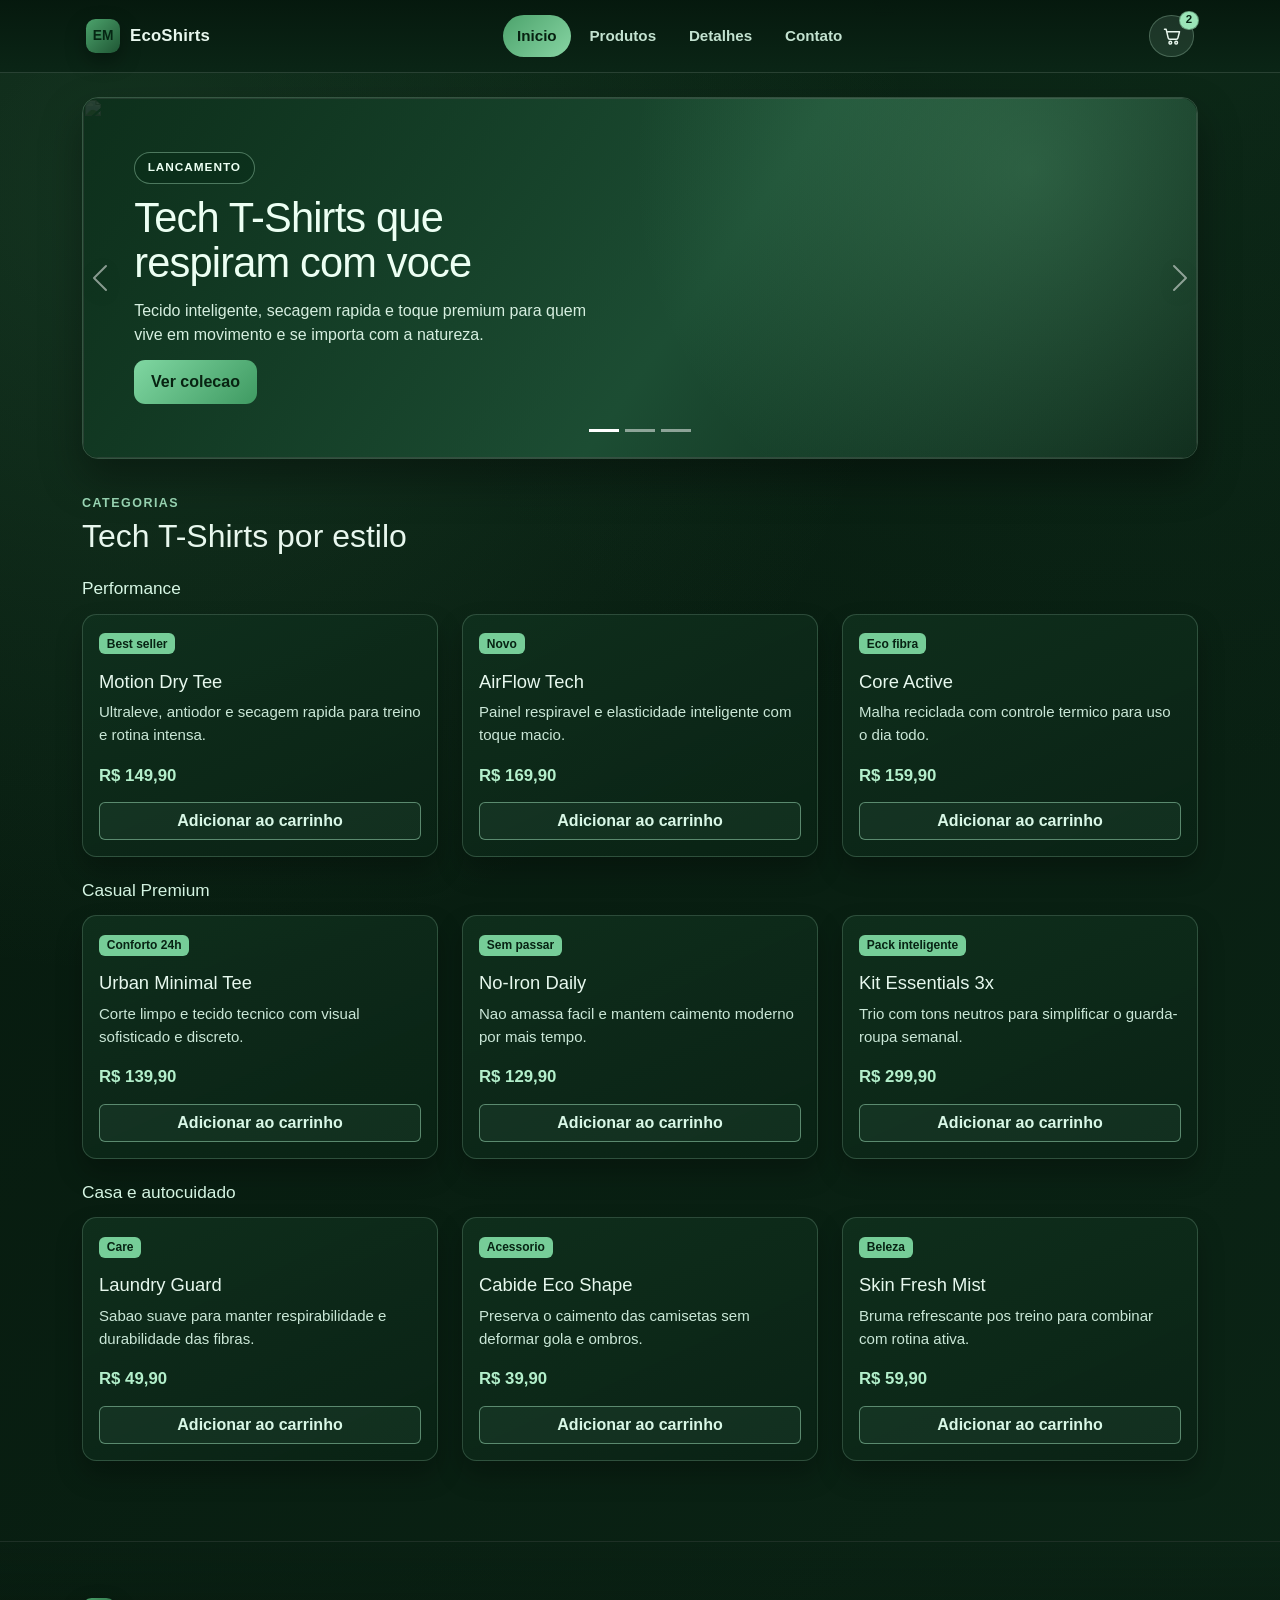
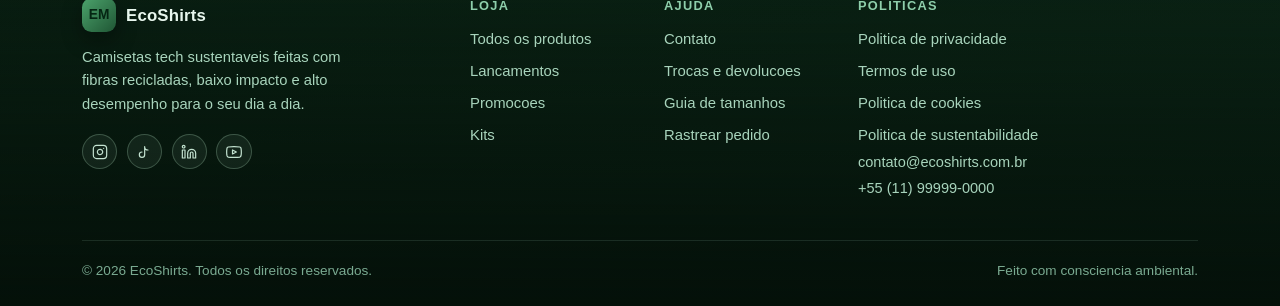
==== commit 47a4b94d: "Create Readme" ====
--- a/index.html
+++ b/index.html
@@ -50,7 +50,7 @@
                             <div class="slide-content">
                                 <span class="slide-tag">LANCAMENTO</span>
                                 <h1>Tech T-Shirts que respiram com voce</h1>
-                                <p>Tecido inteligente, secagem rapida e toque premium para quem vive em movimento.</p>
+                                <p>Tecido inteligente, secagem rapida e toque premium para quem vive em movimento e se importa com a natureza.</p>
                                 <a class="btn btn-eco" href="pages/products.html">Ver colecao</a>
                             </div>
                         </article>
--- a/styles/main.css
+++ b/styles/main.css
@@ -207,6 +207,7 @@
 	object-fit: cover;
 	z-index: 0;
 	filter: saturate(0.6) brightness(0.45);
+	pointer-events: none;
 }
 
 .promo-slide::before {
@@ -299,6 +300,7 @@
 .carousel-control-prev,
 .carousel-control-next {
 	width: 3%;
+	z-index: 10;
 }
 
 .carousel-control-prev-icon,
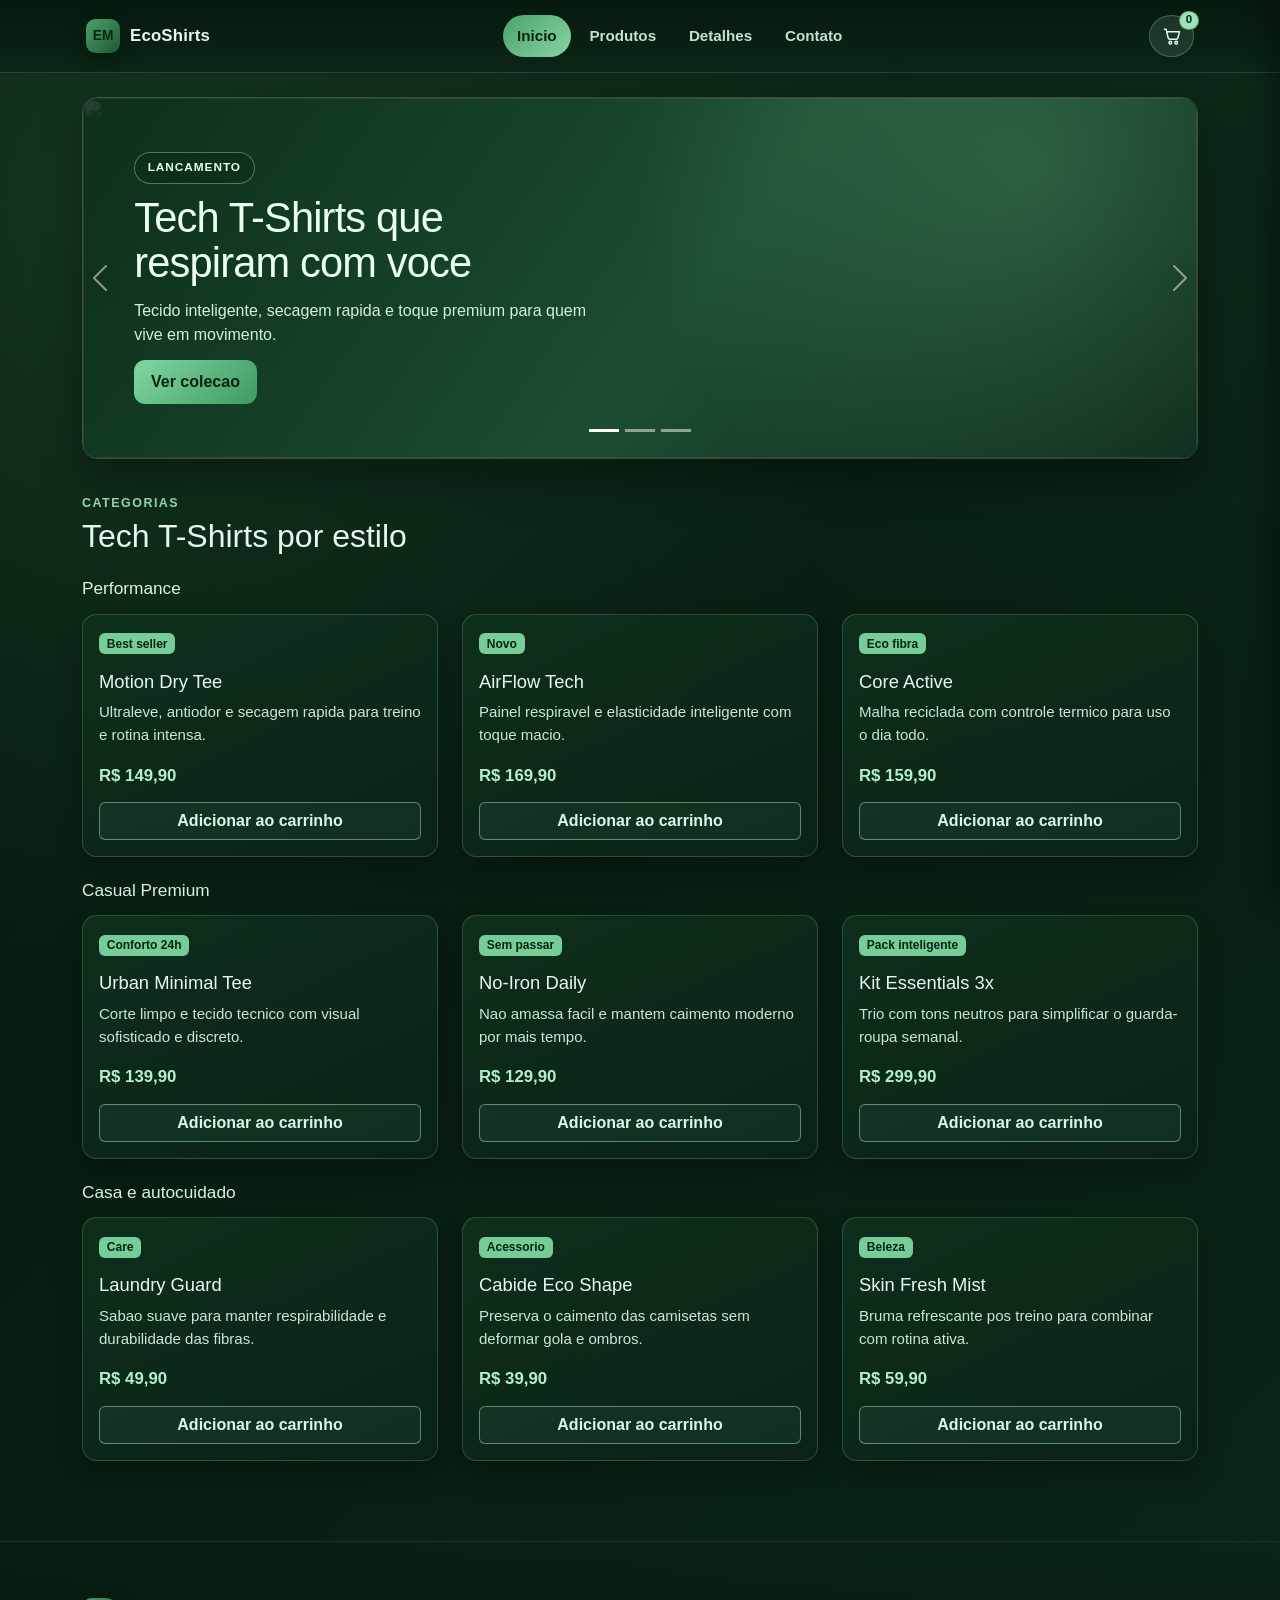
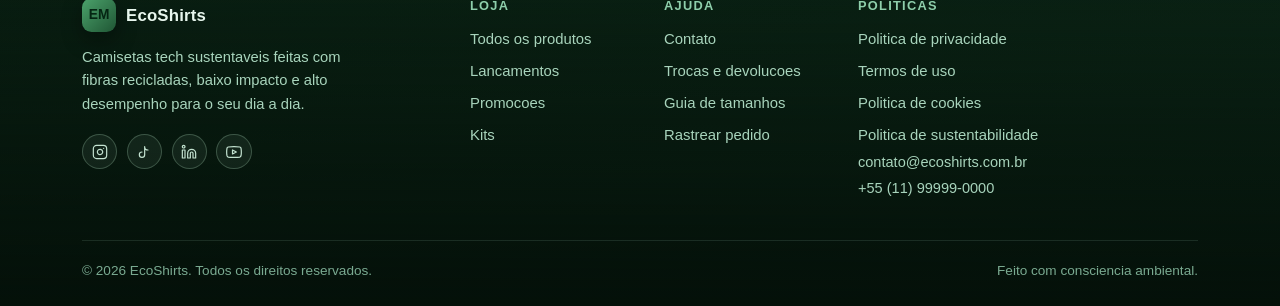
==== commit 33d2dd79: "feat: add js" ====
--- a/index.html
+++ b/index.html
@@ -6,6 +6,7 @@
     <title>EcoShirts | Tech T-Shirts Sustentaveis</title>
     <link href="https://cdn.jsdelivr.net/npm/bootstrap@5.3.8/dist/css/bootstrap.min.css" rel="stylesheet" integrity="sha384-sRIl4kxILFvY47J16cr9ZwB07vP4J8+LH7qKQnuqkuIAvNWLzeN8tE5YBujZqJLB" crossorigin="anonymous">
     <link rel="stylesheet" href="styles/main.css">
+    <script src="script.js"></script>
 
 </head>
 <body>
@@ -50,7 +51,7 @@
                             <div class="slide-content">
                                 <span class="slide-tag">LANCAMENTO</span>
                                 <h1>Tech T-Shirts que respiram com voce</h1>
-                                <p>Tecido inteligente, secagem rapida e toque premium para quem vive em movimento e se importa com a natureza.</p>
+                                <p>Tecido inteligente, secagem rapida e toque premium para quem vive em movimento.</p>
                                 <a class="btn btn-eco" href="pages/products.html">Ver colecao</a>
                             </div>
                         </article>
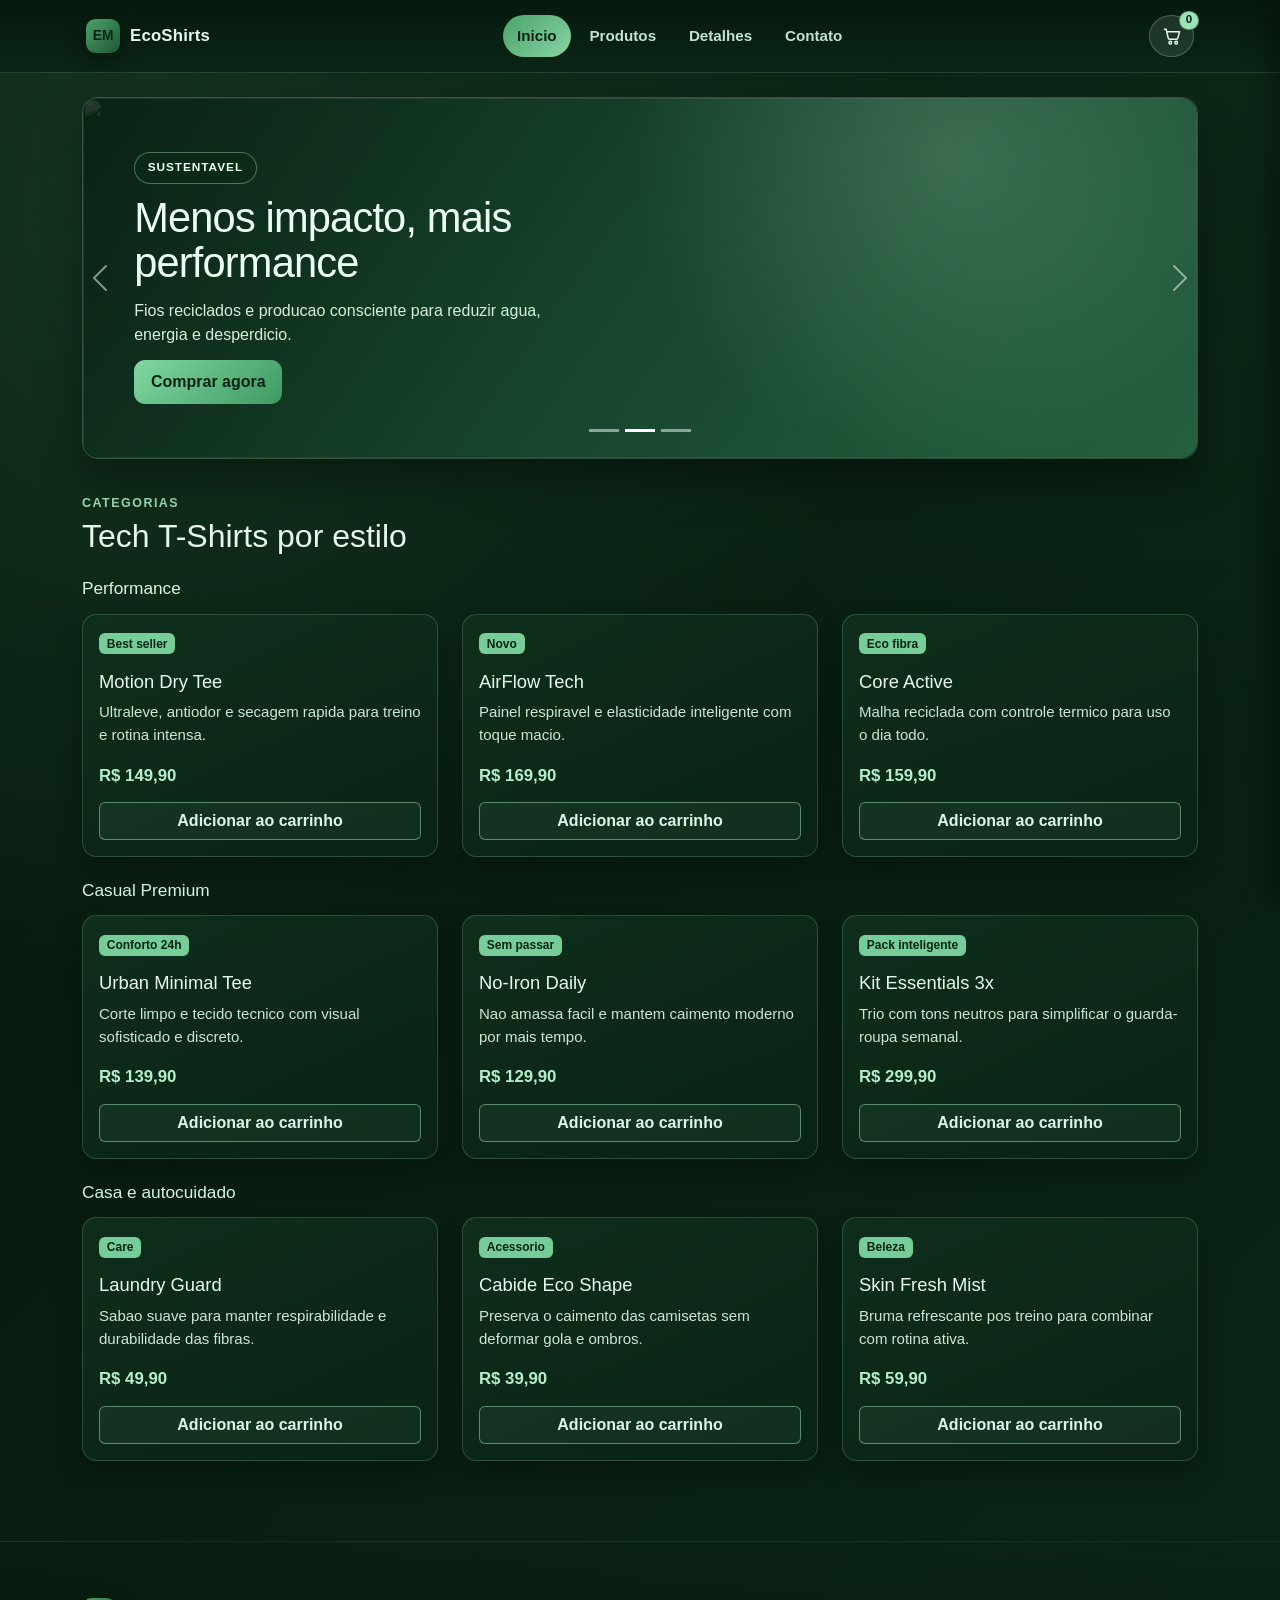
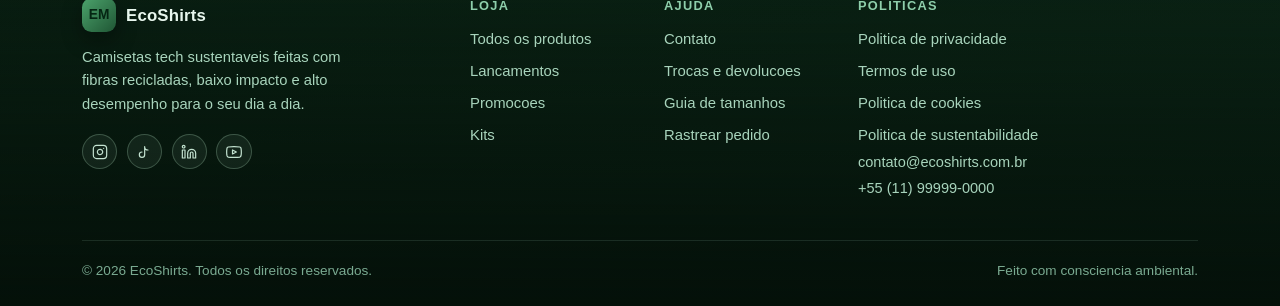
==== commit f2a80323: "Merge branch 'main' of https://github.com/Arthenry90/cp04-front-end" ====
--- a/index.html
+++ b/index.html
@@ -51,7 +51,7 @@
                             <div class="slide-content">
                                 <span class="slide-tag">LANCAMENTO</span>
                                 <h1>Tech T-Shirts que respiram com voce</h1>
-                                <p>Tecido inteligente, secagem rapida e toque premium para quem vive em movimento.</p>
+                                <p>Tecido inteligente, secagem rapida e toque premium para quem vive em movimento e se importa com a natureza.</p>
                                 <a class="btn btn-eco" href="pages/products.html">Ver colecao</a>
                             </div>
                         </article>
